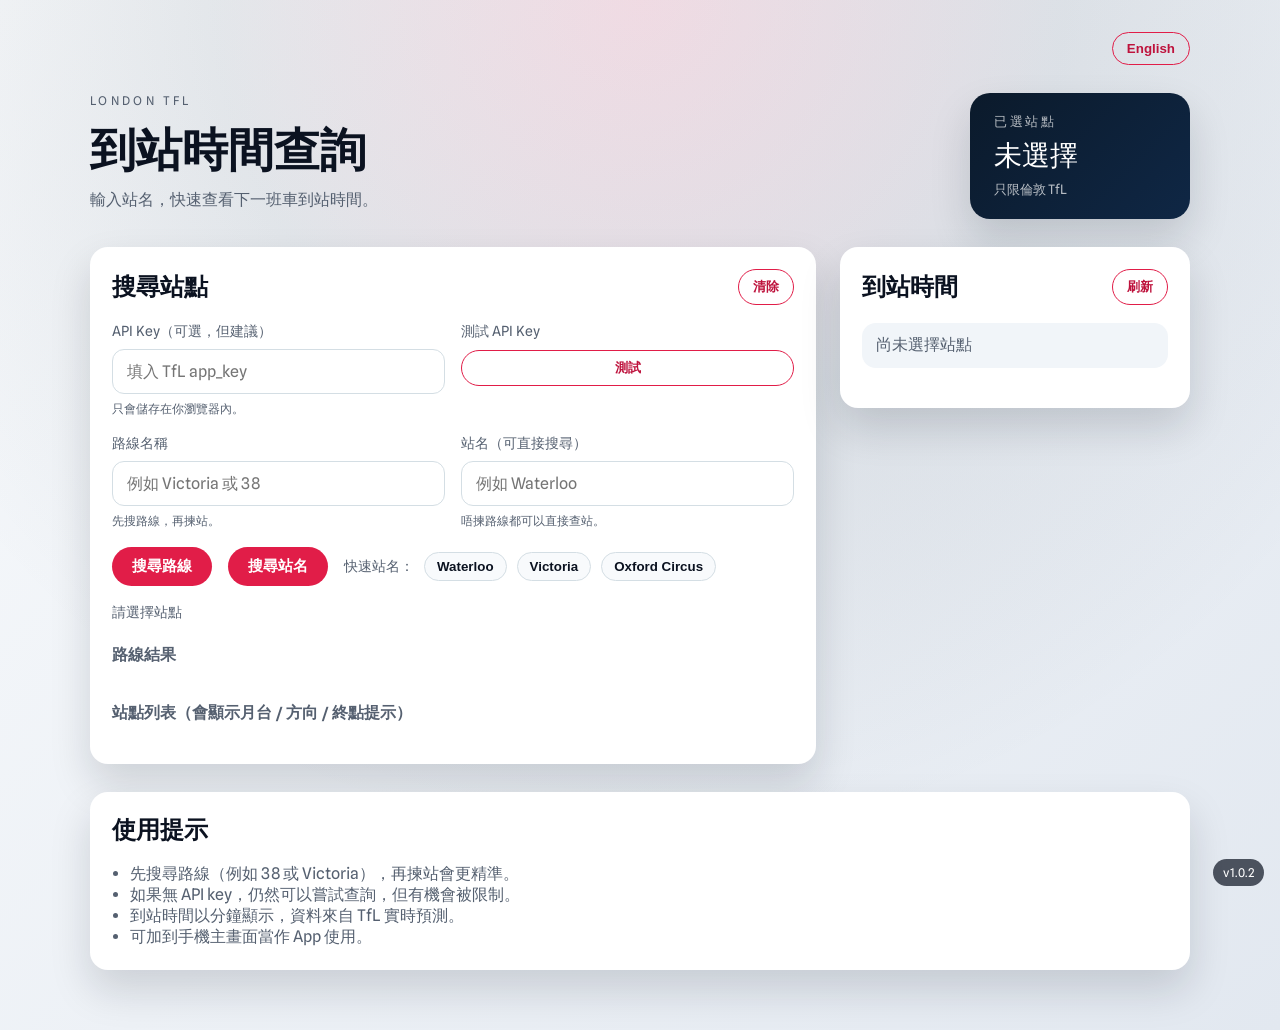
==== TFL-app/index.html @ 5953b7ab "Add rebuilt TFL-app web client" ====
<!doctype html>
<html lang="zh-HK">
  <head>
    <meta charset="utf-8" />
    <meta name="viewport" content="width=device-width, initial-scale=1" />
    <title>London TfL 到站時間</title>
    <meta name="theme-color" content="#0b1a2b" />
    <meta name="apple-mobile-web-app-capable" content="yes" />
    <meta name="apple-mobile-web-app-status-bar-style" content="black-translucent" />
    <link rel="manifest" href="manifest.json" />
    <link rel="stylesheet" href="styles.css" />
  </head>
  <body>
    <main class="app">
      <div class="topbar">
        <button type="button" class="ghost-btn" id="lang-toggle">English</button>
      </div>
      <header class="hero">
        <div class="hero-text">
          <p class="eyebrow" data-i18n="eyebrow">London TfL</p>
          <h1 data-i18n="title">到站時間查詢</h1>
          <p class="subtitle" data-i18n="subtitle">輸入站名，快速查看下一班車到站時間。</p>
        </div>
        <div class="hero-card">
          <p class="hero-label" data-i18n="heroLabel">已選站點</p>
          <p class="hero-value" id="hero-stop">未選擇</p>
          <p class="hero-note" data-i18n="heroNote">只限倫敦 TfL</p>
        </div>
      </header>

      <section class="layout">
        <section class="panel">
          <div class="panel-header">
            <h2 data-i18n="searchTitle">搜尋站點</h2>
            <button type="button" id="clear" class="ghost-btn" data-i18n="clear">清除</button>
          </div>

          <div class="field-grid">
            <label class="field">
              <span data-i18n="apiLabel">API Key（可選，但建議）</span>
              <input id="api-key" type="text" placeholder="填入 TfL app_key" data-i18n-placeholder="apiPlaceholder" />
              <small data-i18n="apiHint">只會儲存在你瀏覽器內。</small>
            </label>
            <div class="field">
              <span data-i18n="apiTestLabel">測試 API Key</span>
              <button class="ghost-btn" id="test-key" data-i18n="apiTestButton">測試</button>
              <small id="api-test-result" class="status"></small>
            </div>
          </div>

          <div class="field-grid">
            <label class="field">
              <span data-i18n="routeLabel">路線名稱</span>
              <input id="route-query" type="text" placeholder="例如 Victoria 或 38" data-i18n-placeholder="routePlaceholder" />
              <small data-i18n="routeHint">先搜路線，再揀站。</small>
              <div class="suggestions" id="route-suggestions"></div>
            </label>
            <label class="field">
              <span data-i18n="stopLabel">站名（可直接搜尋）</span>
              <input id="stop-query" type="text" placeholder="例如 Waterloo" data-i18n-placeholder="stopPlaceholder" />
              <small data-i18n="stopHint">唔揀路線都可以直接查站。</small>
              <div class="suggestions" id="stop-suggestions"></div>
            </label>
          </div>

          <div class="actions">
            <button class="primary-btn" id="route-search" data-i18n="routeSearch">搜尋路線</button>
            <button class="primary-btn" id="search" data-i18n="stopSearch">搜尋站名</button>
            <div class="quick">
              <span data-i18n="quickLabel">快速站名：</span>
              <button class="chip" data-query="Waterloo">Waterloo</button>
              <button class="chip" data-query="Victoria">Victoria</button>
              <button class="chip" data-query="Oxford Circus">Oxford Circus</button>
            </div>
          </div>

          <div class="status" id="status"></div>

          <h3 class="section-title" data-i18n="routeResults">路線結果</h3>
          <div class="list" id="route-list"></div>

          <h3 class="section-title" data-i18n="stopResults">站點列表（會顯示月台 / 方向 / 終點提示）</h3>
          <div class="list" id="stop-list"></div>
        </section>

        <aside class="panel summary">
          <div class="panel-header">
            <h2 data-i18n="arrivalsTitle">到站時間</h2>
            <button type="button" id="refresh" class="ghost-btn" data-i18n="refresh">刷新</button>
          </div>
          <button type="button" id="reselect-stop" class="ghost-btn hidden" data-i18n="reselectStop">重新選站</button>
          <div class="selected" id="selected-stop" data-i18n="noStopSelected">尚未選擇站點</div>
          <div class="arrivals" id="arrival-list"></div>
        </aside>
      </section>

      <section class="panel tips">
        <h2 data-i18n="tipsTitle">使用提示</h2>
        <ul>
          <li data-i18n="tip1">先搜尋路線（例如 38 或 Victoria），再揀站會更精準。</li>
          <li data-i18n="tip2">如果無 API key，仍然可以嘗試查詢，但有機會被限制。</li>
          <li data-i18n="tip3">到站時間以分鐘顯示，資料來自 TfL 實時預測。</li>
          <li data-i18n="tip4">可加到手機主畫面當作 App 使用。</li>
        </ul>
      </section>
    </main>

    <script src="app.js"></script>
    <div class="version" id="app-version">v1.0.2</div>
  </body>
</html>
---- TFL-app/styles.css ----
@import url("https://fonts.googleapis.com/css2?family=Space+Grotesk:wght@400;600;700&family=Spline+Sans:wght@400;500;600&display=swap");

:root {
  color-scheme: light;
  --ink: #0b1220;
  --muted: #556070;
  --accent: #e11d48;
  --accent-dark: #be123c;
  --blue: #0b1a2b;
  --card: #ffffff;
  --soft: #f1f5f9;
  --shadow: 0 20px 40px rgba(11, 18, 32, 0.15);
  --radius: 18px;
  --font-title: "Space Grotesk", "Avenir Next", "PingFang HK", "Noto Sans TC", sans-serif;
  --font-body: "Spline Sans", "PingFang HK", "Noto Sans TC", sans-serif;
}

* {
  box-sizing: border-box;
}

body {
  margin: 0;
  min-height: 100vh;
  background:
    radial-gradient(circle at top, rgba(225, 29, 72, 0.12) 0%, rgba(11, 26, 43, 0.08) 35%, transparent 70%),
    linear-gradient(135deg, #f8fafc 0%, #e2e8f0 100%);
  color: var(--ink);
  font-family: var(--font-body);
  display: flex;
  justify-content: center;
  padding: 32px 18px 60px;
}

.app {
  width: min(1100px, 100%);
  display: grid;
  gap: 28px;
}

.topbar {
  display: flex;
  justify-content: flex-end;
}

.hero {
  display: flex;
  justify-content: space-between;
  align-items: stretch;
  gap: 24px;
  flex-wrap: wrap;
}

.hero-text {
  max-width: 540px;
}

.eyebrow {
  text-transform: uppercase;
  letter-spacing: 0.28em;
  font-size: 12px;
  margin: 0 0 12px;
  color: var(--muted);
}

h1 {
  margin: 0 0 8px;
  font-family: var(--font-title);
  font-size: clamp(34px, 4vw, 46px);
}

.subtitle {
  margin: 0;
  color: var(--muted);
  font-size: 16px;
}

.hero-card {
  background: linear-gradient(135deg, var(--blue), #0f2745);
  color: #fff;
  border-radius: 20px;
  padding: 20px 24px;
  min-width: 220px;
  box-shadow: var(--shadow);
  display: grid;
  align-content: center;
  gap: 6px;
}

.hero-label {
  margin: 0;
  font-size: 13px;
  letter-spacing: 0.2em;
  text-transform: uppercase;
  color: rgba(255, 255, 255, 0.7);
}

.hero-value {
  margin: 0;
  font-size: 28px;
  font-family: var(--font-title);
}

.hero-note {
  margin: 0;
  font-size: 13px;
  color: rgba(255, 255, 255, 0.7);
}

.layout {
  display: grid;
  grid-template-columns: minmax(0, 1.35fr) minmax(0, 0.65fr);
  gap: 24px;
  align-items: start;
}

.panel {
  background: var(--card);
  border-radius: var(--radius);
  padding: 22px;
  box-shadow: var(--shadow);
  display: grid;
  gap: 18px;
  animation: lift 0.6s ease both;
}

.panel-header {
  display: flex;
  align-items: center;
  justify-content: space-between;
  gap: 12px;
}

h2 {
  margin: 0;
  font-size: 24px;
  font-family: var(--font-title);
}

.field-grid {
  display: grid;
  grid-template-columns: repeat(auto-fit, minmax(220px, 1fr));
  gap: 16px;
}

.field {
  display: grid;
  gap: 8px;
  font-size: 14px;
  color: var(--muted);
  position: relative;
}

.field input[type="text"] {
  padding: 12px 14px;
  border-radius: 12px;
  border: 1px solid #d4dee4;
  font-size: 16px;
  font-family: var(--font-body);
}

.field input[type="text"]:focus {
  outline: 2px solid rgba(225, 29, 72, 0.25);
  border-color: var(--accent);
}

.field small {
  color: var(--muted);
}

.actions {
  display: flex;
  flex-wrap: wrap;
  gap: 16px;
  align-items: center;
}

.primary-btn {
  border: none;
  background: var(--accent);
  color: #fff;
  padding: 10px 20px;
  border-radius: 999px;
  font-weight: 700;
  cursor: pointer;
  font-size: 15px;
}

.primary-btn:hover {
  background: var(--accent-dark);
}

.quick {
  display: flex;
  flex-wrap: wrap;
  gap: 10px;
  align-items: center;
  color: var(--muted);
  font-size: 14px;
}

.chip {
  border: 1px solid #d4dee4;
  background: #f8fafc;
  color: var(--ink);
  padding: 6px 12px;
  border-radius: 999px;
  cursor: pointer;
  font-weight: 600;
}

.list {
  display: grid;
  gap: 12px;
}

.section-title {
  margin: 0;
  font-size: 16px;
  font-family: var(--font-title);
  color: var(--muted);
}

.stop-card {
  border-radius: 14px;
  padding: 14px 16px;
  border: 1px solid #e2e8f0;
  display: flex;
  flex-direction: column;
  gap: 6px;
  background: #f8fafc;
  cursor: pointer;
  transition: transform 0.15s ease, border-color 0.15s ease;
  position: relative;
  overflow: hidden;
}

.stop-card:hover {
  transform: translateY(-2px);
  border-color: var(--accent);
}

.stop-card::before {
  content: "";
  position: absolute;
  left: 0;
  top: 0;
  bottom: 0;
  width: 6px;
  background: var(--line-color, #cbd5e1);
}

.stop-name {
  margin: 0;
  font-weight: 700;
  font-size: 16px;
}

.stop-meta {
  margin: 0;
  color: var(--muted);
  font-size: 13px;
}

.line-card .stop-name {
  font-size: 15px;
}

.status {
  color: var(--muted);
  font-size: 14px;
  min-height: 22px;
}

.status.error {
  color: #dc2626;
}

.summary {
  position: sticky;
  top: 24px;
  align-self: start;
}

.selected {
  background: var(--soft);
  border-radius: 14px;
  padding: 12px 14px;
  color: var(--muted);
}

.arrivals {
  display: grid;
  gap: 12px;
}

.arrival-row {
  border-radius: 14px;
  padding: 12px 14px;
  border: 1px solid #e2e8f0;
  display: grid;
  gap: 6px;
  background: #fff;
  position: relative;
  overflow: hidden;
}

.arrival-row::before {
  content: "";
  position: absolute;
  left: 0;
  top: 0;
  bottom: 0;
  width: 6px;
  background: var(--line-color, #cbd5e1);
}

.arrival-line {
  display: flex;
  align-items: center;
  gap: 10px;
  font-weight: 700;
  flex-wrap: wrap;
}

.badge {
  background: rgba(225, 29, 72, 0.12);
  color: var(--accent);
  padding: 4px 10px;
  border-radius: 999px;
  font-size: 12px;
  font-weight: 700;
}

.line-badge {
  background: var(--line-color, #cbd5e1);
  color: #fff;
  padding: 4px 10px;
  border-radius: 999px;
  font-size: 12px;
  font-weight: 700;
  text-transform: capitalize;
}

.line-badge-light {
  background: #ffffff;
  color: #0b1220;
  border: 1px solid #0b1220;
}

.arrival-dest {
  color: var(--ink);
}

.arrival-meta {
  color: var(--muted);
  font-size: 13px;
}

.ghost-btn {
  border: 1px solid var(--accent);
  background: transparent;
  color: var(--accent-dark);
  padding: 8px 14px;
  border-radius: 999px;
  cursor: pointer;
  font-weight: 600;
}

.hidden {
  display: none;
}

.tips ul {
  margin: 0;
  padding-left: 18px;
  color: var(--muted);
}

@keyframes lift {
  from {
    transform: translateY(12px);
    opacity: 0;
  }
  to {
    transform: translateY(0);
    opacity: 1;
  }
}

@media (max-width: 900px) {
  .layout {
    grid-template-columns: 1fr;
  }

  .summary {
    position: static;
  }
}

.suggestions {
  display: none;
  position: absolute;
  top: calc(100% + 6px);
  left: 0;
  right: 0;
  background: #fff;
  border: 1px solid #e2e8f0;
  border-radius: 12px;
  box-shadow: 0 14px 30px rgba(15, 23, 42, 0.12);
  z-index: 10;
  max-height: 240px;
  overflow-y: auto;
}

.suggestions.visible {
  display: grid;
  gap: 6px;
  padding: 8px;
}

.suggestion-item {
  padding: 10px 12px;
  border-radius: 10px;
  cursor: pointer;
  border: 1px solid transparent;
  display: grid;
  gap: 4px;
  position: relative;
  overflow: hidden;
}

.suggestion-item:hover {
  background: #f8fafc;
  border-color: #e2e8f0;
}

.suggestion-item::before {
  content: "";
  position: absolute;
  left: 0;
  top: 0;
  bottom: 0;
  width: 6px;
  background: var(--line-color, #cbd5e1);
}

.suggestion-item.active {
  background: #f8fafc;
  border-color: #e2e8f0;
}

.suggestion-name {
  font-weight: 700;
  color: var(--ink);
}

.suggestion-meta {
  color: var(--muted);
  font-size: 12px;
}

.suggestion-group {
  font-size: 11px;
  font-weight: 700;
  letter-spacing: 0.08em;
  text-transform: uppercase;
  color: var(--muted);
  padding: 6px 8px 2px;
}

.version {
  position: fixed;
  right: 16px;
  bottom: 14px;
  padding: 6px 10px;
  background: rgba(11, 18, 32, 0.7);
  color: #fff;
  border-radius: 999px;
  font-size: 12px;
  letter-spacing: 0.04em;
  z-index: 20;
}
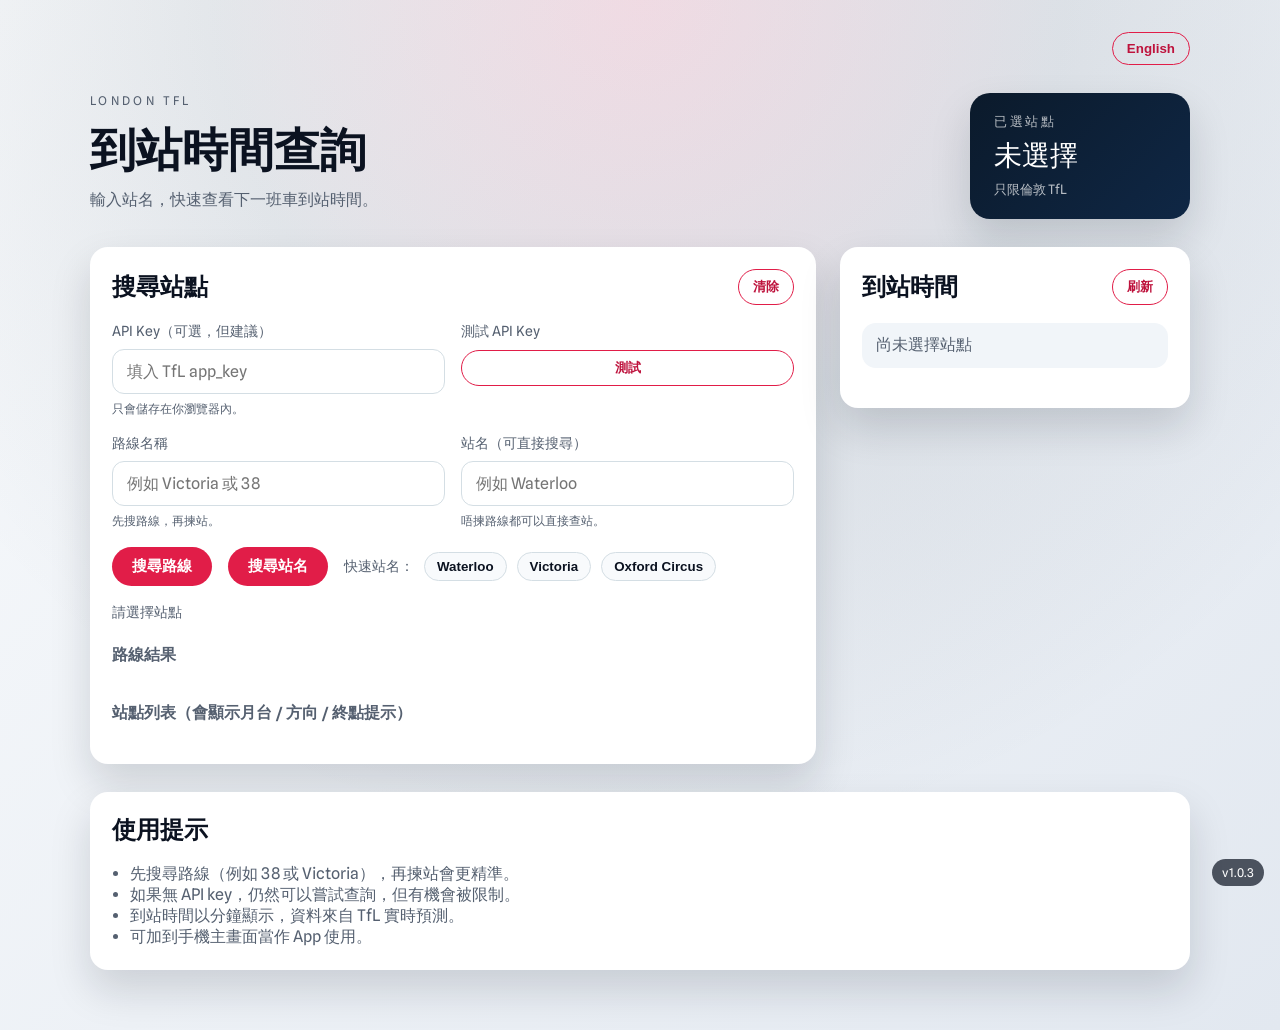
==== commit b43fbe65: "Bump TFL-app version to v1.0.3" ====
--- a/TFL-app/index.html
+++ b/TFL-app/index.html
@@ -106,6 +106,6 @@
     </main>
 
     <script src="app.js"></script>
-    <div class="version" id="app-version">v1.0.2</div>
+    <div class="version" id="app-version">v1.0.3</div>
   </body>
 </html>
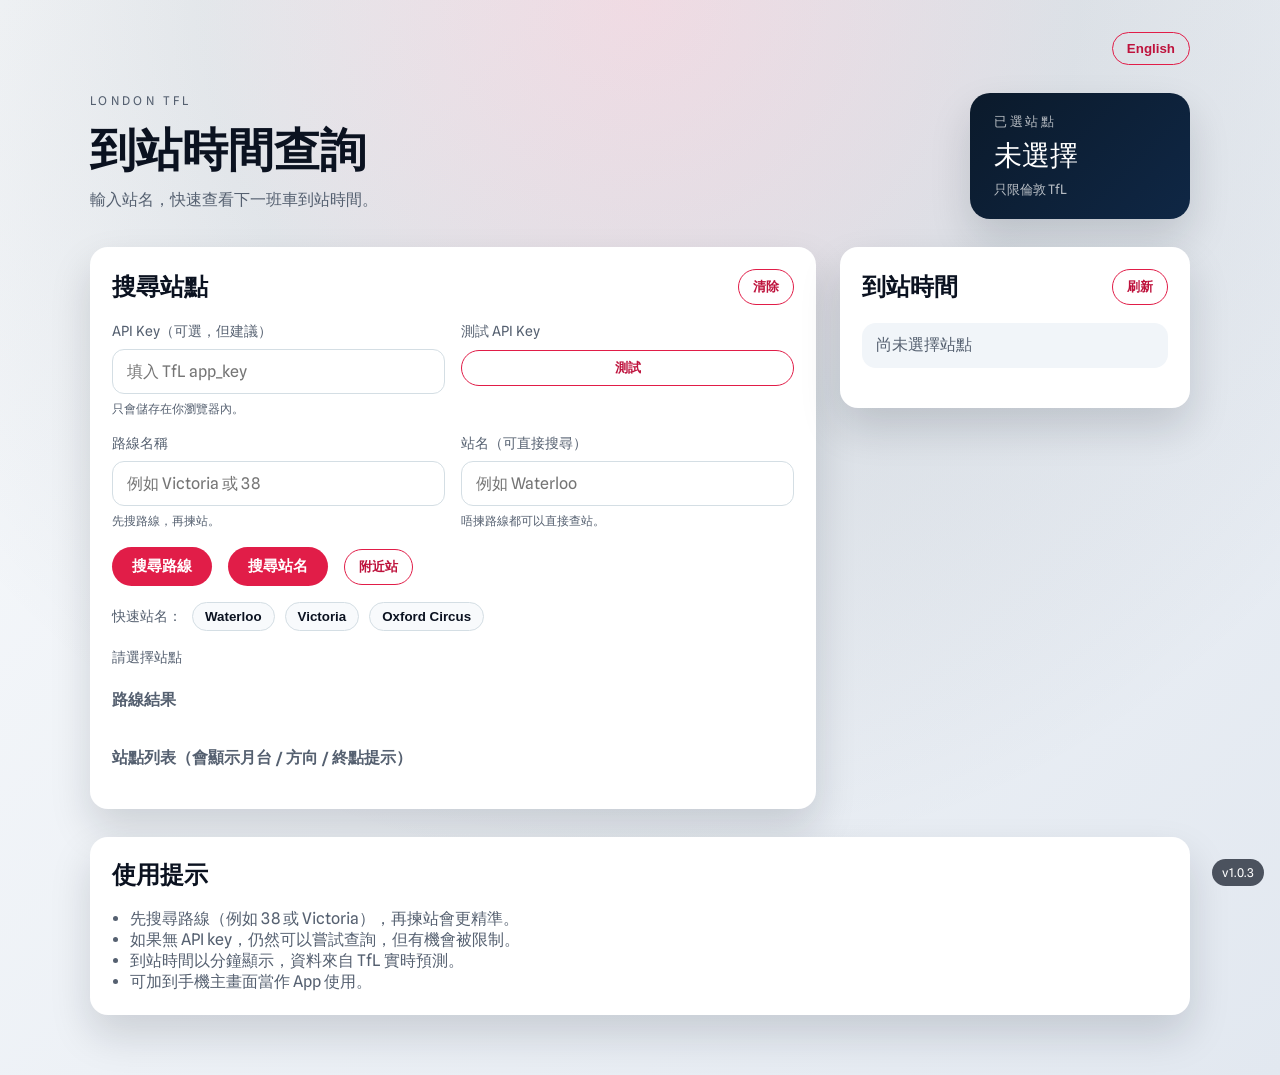
==== commit 7a5c4811: "Add GPS nearby stop lookup for TFL app" ====
--- a/TFL-app/index.html
+++ b/TFL-app/index.html
@@ -66,6 +66,7 @@
           <div class="actions">
             <button class="primary-btn" id="route-search" data-i18n="routeSearch">搜尋路線</button>
             <button class="primary-btn" id="search" data-i18n="stopSearch">搜尋站名</button>
+            <button type="button" class="ghost-btn" id="nearby-search" data-i18n="nearbySearch">附近站</button>
             <div class="quick">
               <span data-i18n="quickLabel">快速站名：</span>
               <button class="chip" data-query="Waterloo">Waterloo</button>
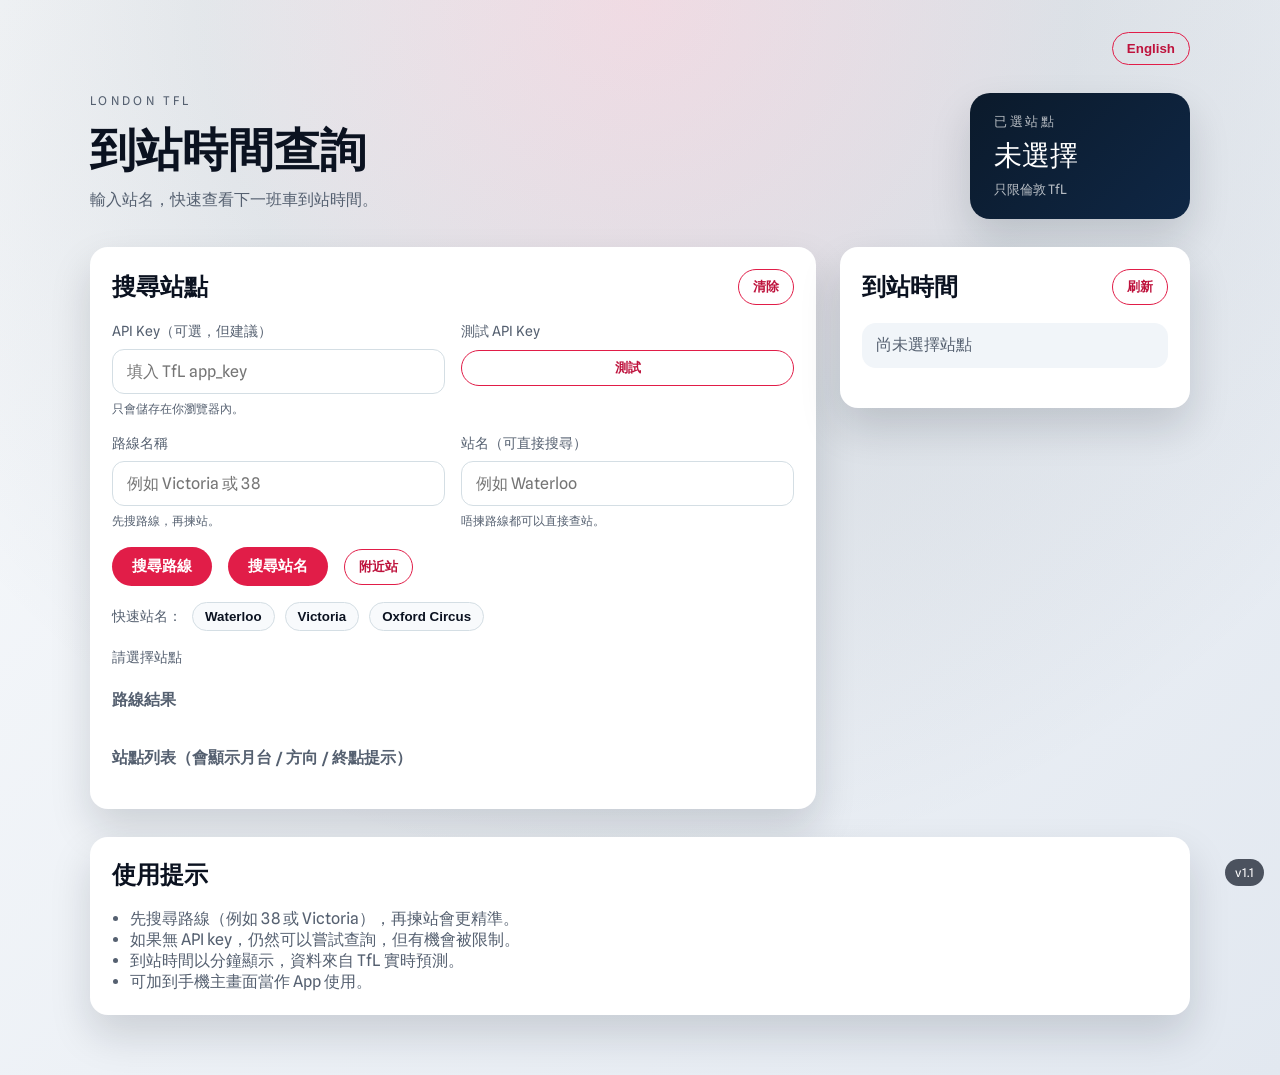
==== commit 2255b107: "Add nearby radius fallback and bump TFL app to v1.1" ====
--- a/TFL-app/index.html
+++ b/TFL-app/index.html
@@ -107,6 +107,6 @@
     </main>
 
     <script src="app.js"></script>
-    <div class="version" id="app-version">v1.0.3</div>
+    <div class="version" id="app-version">v1.1</div>
   </body>
 </html>
